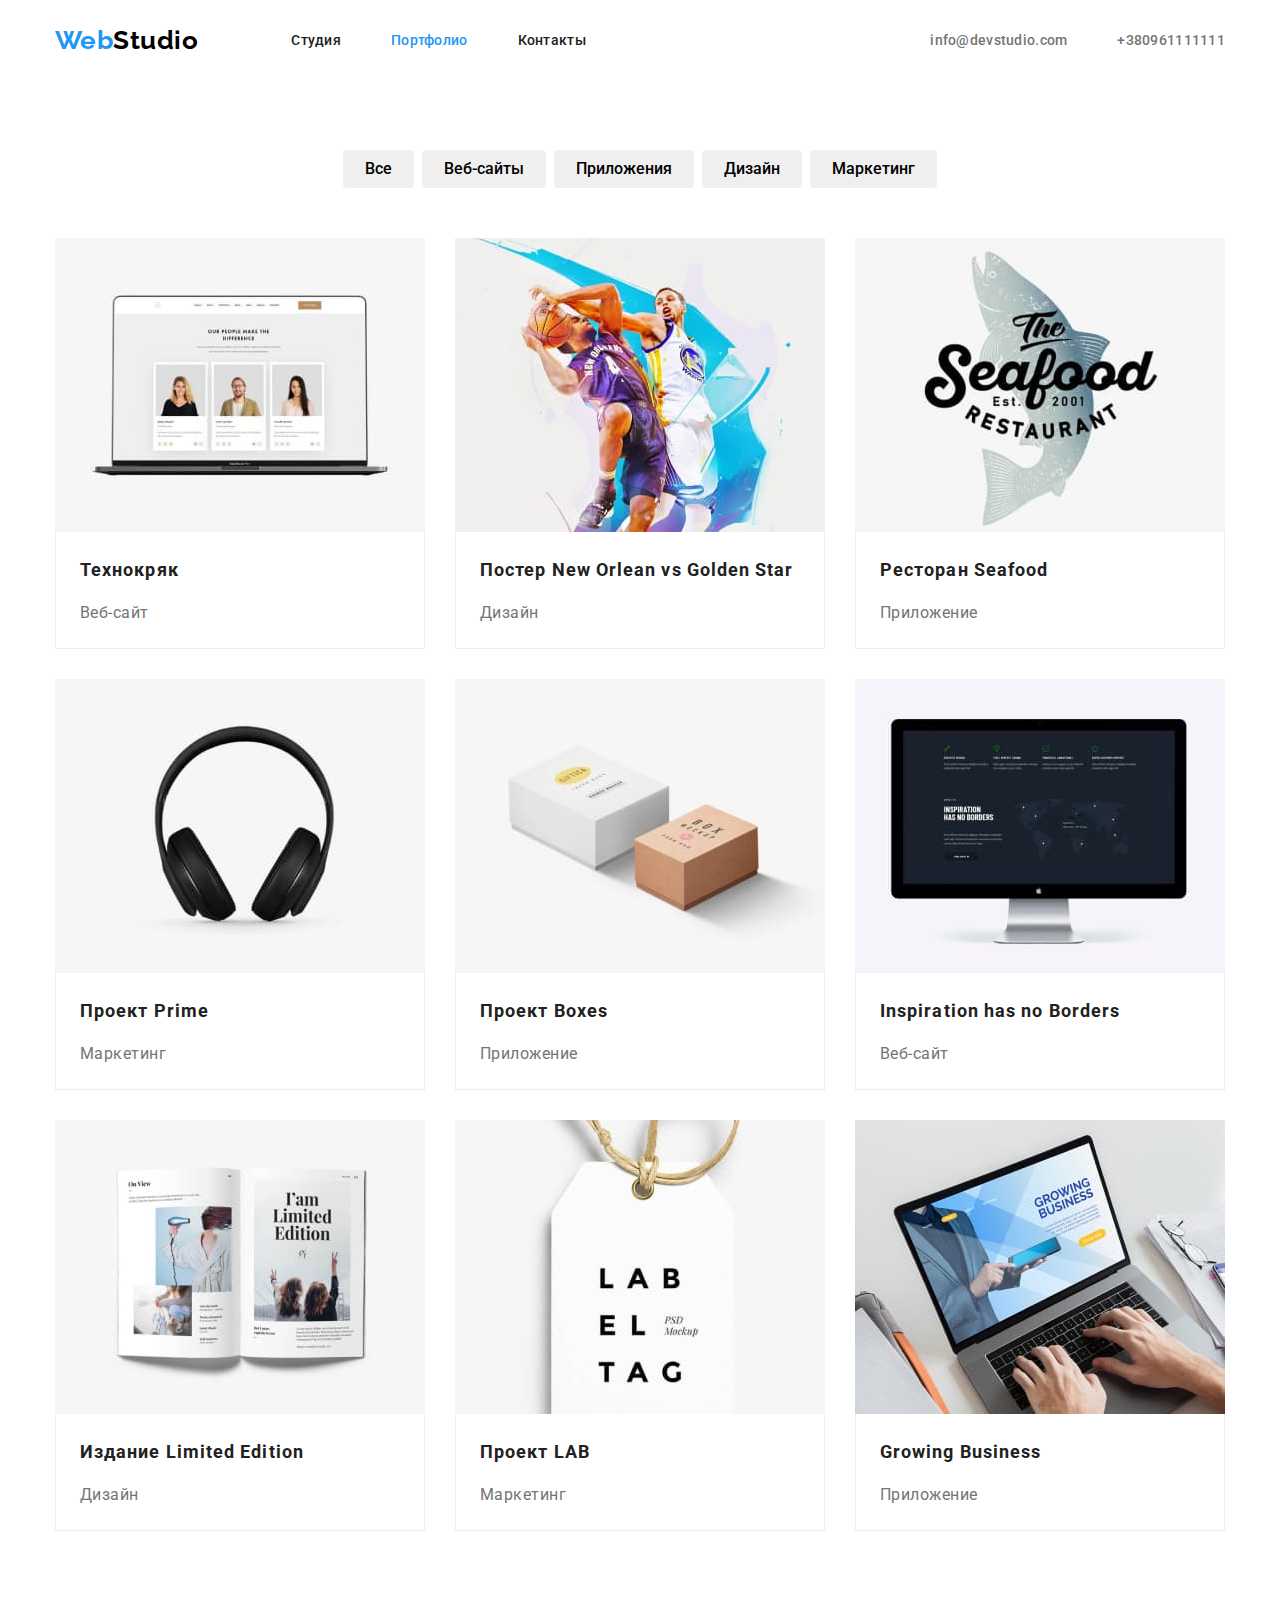
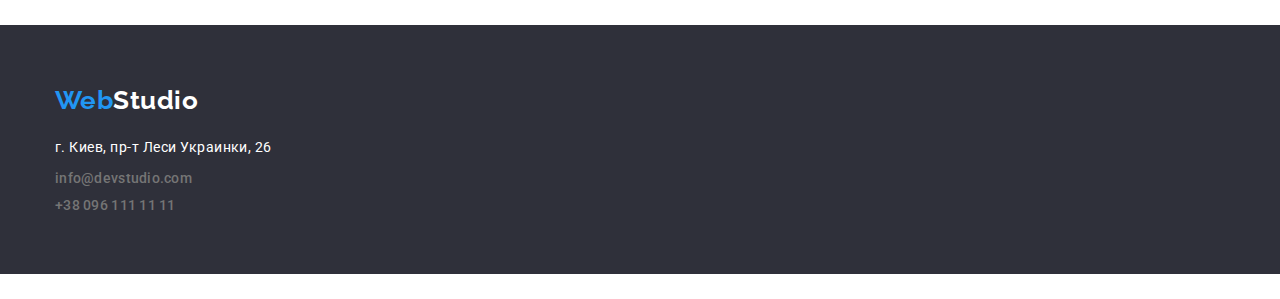
==== portfolio.html @ f9cfc9ba "Делает новый репозиторий" ====
<!DOCTYPE html>
<html lang="ru">
<head>
    <meta charset="UTF-8">
    <meta http-equiv="X-UA-Compatible" content="IE=edge">
    <meta name="viewport" content="width=device-width, initial-scale=1.0">
    <title>Document</title>
    <link rel="preconnect" href="https://fonts.gstatic.com">
    <link href="https://fonts.googleapis.com/css2?family=Raleway:wght@700&family=Roboto:wght@400;500;700;900&display=swap" rel="stylesheet">
    <link rel="stylesheet" href="https://cdnjs.cloudflare.com/ajax/libs/modern-normalize/1.0.0/modern-normalize.min.css">
    <link rel="stylesheet" href="./css/styles.css">
</head  >
<body>
    <!-- Шапка профиля -->
    <header class="header">
        <div class="container header-container">
            <nav class="navigation">
                <a class="logo underline" href="./index.html"> Web<span class="black-logo">Studio</span></a>
                <ul class="list menu">
                    <li class="menu-item">
                        <a class="nav-link underline " href="./index.html">Студия</a>
                    </li>
                    <li class="menu-item">
                        <a class="nav-link underline current" href="./portfolio.html">Портфолио</a>
                    </li>
                    <li class="menu-item">
                        <a class="nav-link underline " href="">Контакты</a>
                    </li>
                </ul>
            </nav>
            <!-- Адрес -->
            <ul class="list social">
                <li class="menu-item">
                    <a class="social-links underline" href="mailto:info@devstudio.com">info@devstudio.com</a></li>
                <li class="menu-item">
                    <a class="social-links underline" href="tel:+380961111111">+380961111111</a></li>
            </ul>
        </div>
    </hea   der>
     <!-- Кнопки -->
<main>
    <section class="section">
<div class="container">
    <ul class="list list-button-list">
        <li class="button-title">
            <button class="button-list" type="button">Все</button>
        </li>
        <li class="button-title">
            <button class="button-list" type="button">Веб-сайты</button>
        </li>
        <li class="button-title">
            <button class="button-list" type="button">Приложения</button>
        </li>
        <li class="button-title">
            <button class="button-list" type="button">Дизайн</button>
        </li>
        <li class="button-title">
            <button class="button-list" type="button">Маркетинг</button>
        </li>
    </ul>

    <!-- Портфолио -->
    <h2 class="visually-hidden">Портфолио</h2>
    <ul class="list card-set">
        
    <li class="card">
         <a class="link-img underline" href="">
         <img src="./images2/img1.jpg" alt="Технокряк" width="370">
             <div class="card-list">
            <h3 class="title-list-card">Технокряк</h3>
         <p class="text-list">Веб-сайт</p>
          </div>
     </a>
    </li>

    <li  class="card">
        <a class="link-img underline" href="">
        <img src="./images2/img2.jpg" alt="Картинка баскетболистов" width="370">
        <div class="card-list">
            <h3 class="title-list-card">Постер New Orlean vs Golden Star</h3>
        <p class="text-list">Дизайн</p>
        </div>
    </a>
    </li>

    <li  class="card">
        <a class="link-img underline" href="">
        <img src="./images2/img3.jpg" alt="Ресторан Seafood" width="370">
       <div class="card-list">
        <h3 class="title-list-card">Ресторан Seafood</h3>
        <p class="text-list">Приложение</p>
       </div>
    </a>
    </li>

    <li class="card">
        <a class="link-img underline" href="">
        <img src="./images2/img4.jpg" alt="Наушники" width="370">
       <div class="card-list">
        <h3 class="title-list-card">Проект Prime</h3>
        <p class="text-list">Маркетинг</p>
       </div>
    </a>
    </li>

    <li class="card">
        <a class="link-img underline" href="">
        <img src="./images2/img5.jpg" alt="Проект Boxes" width="370">
       <div class="card-list">
        <h3 class="title-list-card">Проект Boxes</h3>
        <p class="text-list">Приложение</p>
       </div>
    </a>
    </li>

    <li class="card">
        <a class="link-img underline" href="">
            <img src="./images2/img6.jpg" alt="Монитор компьютера">
            <div class="card-list">
                <h3 class="title-list-card" lang="en">Inspiration has no Borders</h3>
            <p class="text-list">Веб-сайт</p>
            </div>
        </a>
    </li>

    <li class="card">
        <a class="link-img underline" href="">
            <img src="./images2/img7.jpg" alt="Книга">
        <div class="card-list">
            <h3 class="title-list-card">Издание Limited Edition</h3>
        <p class="text-list">Дизайн</p>
        </div>
        </a>
    </li>

    <li class="card">
        <a class="link-img underline" href="">
            <img src="./images2/img8.jpg" alt="Проект LAB">
       <div class="card-list">
        <h3 class="title-list-card">Проект LAB</h3>
        <p class="text-list">Маркетинг</p>
       </div>
        </a>
    </li>

    <li class="card">
        <a class="link-img underline" href="">
            <img src="./images2/img9.jpg" alt="Человек печатает на ноутбуке">
        <div class="card-list">
            <h3 class="title-list-card" lang="en">Growing Business</h3>
        <p class="text-list">Приложение</p>
        </div>
        </a>
    </li>

    </ul>
</section>
</main>
    <!-- Футер -->
    <footer class="page-footer">
        <div class="container">
         <a class="logo-footer underline" href="./index.html"> Web<span class="white-logo">Studio</span></a>
         <address class="address">
             <ul class="list address-link-footer">
                 <li class="list-item-list">
                     <a class="address-link  underline" href="https://goo.gl/maps/HCuwmD3rSAXzaj4Q9"
                         target="_blank"
                         rel="noreferrer noopener">г. Киев, пр-т Леси Украинки, 26</a>
                 </li>
                 <li class="list-item-list">
                 <a class="social-links-footer underline" href="mailto:info@devstudio.com">info@devstudio.com</a> 
             </li>
             <li class="list-item-list">
                 <a class="social-links-footer underline" href="tel:+380961111111">+38 096 111 11 11</a>
             </li>
     </ul>
     </address>
        </div>
 </footer>
</body>
</html>
---- css/styles.css ----
:root {
    --title-color: #212121;
    --main-font: 'Roboto', sans-serif;
    --accent-color: #2196F3;
    --logo-text: #000000;
    --page-color:#ffffff;
    --text-color:#757575;
    --background-color:#2F303A;
    --lines-for-frame: #eeeeee ;
}

h1,
h2,
h3,
h4,
h5,
h6,
p {
  margin-top: 0;
  margin-bottom: 0;
}

ul,
ol {
  margin-top: 0;
  margin-bottom: 0;
  padding-left: 0;
}

img {
  display: block;
}

.underline{
    text-decoration: none;
        }
        
.list{
    list-style: none;
}

.section{
  padding-top: 94px;
  padding-bottom: 94px;
}
.section-heading{
  padding-bottom: 94px;
}

body{
    color:  var(--title-color);
    font-family: var(--main-font);
    letter-spacing: 0.03em;
}

.container{
    width: 1200px;
    padding-left: 15px;
    padding-right: 15px;
    margin-left: auto;
    margin-right: auto; 

 
  }
/* ЛОГОТИП */
.logo, .black-logo{
font-family: 'Raleway', sans-serif;
font-weight: 700;
font-size: 26px;
line-height: 1.20;
color: var(--accent-color);
}

.logo{
  margin-right: 93px;
  display: inline-block;
}

.black-logo{
    color: var(--logo-text) ;   
}
.white-logo{
    color: var(--page-color);
}

/* ============= COMPONENTS ============= */

.header-container {
    display: flex;
    align-items: center;
    justify-content: space-between;
  
  }

.navigation {
  display: flex;
    align-items: center;
  }

.menu {
    display: flex;
    align-items: center;
  }
  .menu-item:not(:last-child){
  margin-right: 50px;    
  }
  
  .header {
    padding-top: 25px;
    padding-bottom: 25px;
  }

.nav-link{
font-weight: 500;
font-size: 14px;
line-height: 1.14;
letter-spacing: 0.02em;
color: var(--title-color);  
}

.nav-link:hover,
.nav-link:focus{
color: var(--accent-color);
}

.current{
    color: var(--accent-color);
}

.social{
display: flex;

}

    /* КНОПКА  */
.button{
background: var(--accent-color);
font-family: inherit;
font-weight: 700;
font-size: 16px;
line-height: 1.87;
align-items: center;
text-align: center;
letter-spacing: 0.06em;
padding: 10px 32px;
color: var(--page-color);
border: none;
cursor: pointer;
display: flex;
margin: 0 auto;
border-radius: 4px;

}

.button:hover{
  background-color: #188ce8;
  box-shadow: 0px 4px 4px rgba(0, 0, 0, 0.15);
}
/* ГОЛОВНОЙ ЗАГОЛОВОК */
.section-background{
  background: var(--background-color);
  padding-top:200px;
  padding-bottom: 200px;  
}

.paragraph-text{
  font-size: 14px;
  line-height: 24px;
  color: var(--text-color);
  }

.main-title{
font-weight: 700;
font-size: 14px;
line-height: 1.14;
text-transform: uppercase;
color: var(--title-color);
}

.description{
 font-weight: 900;
font-size: 44px;
line-height: 60px;
letter-spacing: 0.06em;
text-transform: uppercase;
text-align: center;
color: var(--page-color);
margin-bottom: 30px;
}

.staff{
  background-color:  #F5F4FA;;
}

.heading{
font-weight: 700;
font-size: 36px;
line-height: 1.16;
text-align: center;
margin-bottom: 50px;
}

.text-work{
    font-size: 16px;
    line-height: 1.18;
    text-align: center;
    color: var(--text-color); 
}

.title{
font-weight: 700;
font-size: 14px;
line-height: 1.14;
margin-bottom: 10px;
text-transform: uppercase;
}

.text{
font-size: 14px;
line-height: 1.71;
color: var(--text-color);
}
.title-list-card{
  font-weight: 700;
font-size: 18px;
line-height: 2;
letter-spacing: 0.06em;
color: var(--title-color);
margin-bottom: 10px;
}

.title-list{
  font-weight: 500;
  font-size: 16px;
  line-height: 1.19;
  text-align: center;
  margin-bottom: 10px;
  color: var(--title-color);

}

.text-list{
font-size: 16px;
line-height: 1.87;
color: var(--text-color);
}

.list-staff{
display: flex;
margin-left: -30px;
margin-top: -30px;
}

.list-item-staff{
  flex-basis: calc((100% - 120px) / 4);
  margin-left: 30px;
  margin-top: 30px;
  background-color: var(--page-color);
}
.staff-list-content{
padding-top: 30px;
padding-bottom: 30px;
}

.item{
flex-basis: calc((100% - 90px) / 3);
margin-left: 30px;
margin-top: 30px;
}

.work-item{
display: flex;
margin-left: -30px;
  margin-top: -30px;
}

.features{
  display: flex;
  margin-left: -30px;
  margin-top: -30px;
}

.features-text{
margin-left: 30px;
margin-top: 30px;
}
                /* КНОПКА ПОРТФОЛИО */
              
.button-list{
  cursor: pointer;
  font-family: inherit;
  font-weight: 500;
  font-size: 16px;
  line-height: 1.62;
  text-align: center;
  padding: 6px 22px;
  border-radius: 4px;
  border-style: none;

  }
  .button-list:hover,
  .button-list:focus{
  background-color: var(--accent-color);
  color: var(--page-color);
  box-shadow: 0px 3px 1px rgba(0, 0, 0, 0.1), 0px 1px 2px rgba(0, 0, 0, 0.08), 0px 2px 2px rgba(0, 0, 0, 0.12);
  }

.list-button-list{
display: flex;
justify-content: center;
margin: 0 0 50px 0;
}
.button-title:not(:last-child){
  margin-right: 8px;
}
              /* КОНЕЦ КНОПКА ПОРТФОЛИО */

              /* ПОТФОЛИО КАРТОЧКИ */

.card-list{
padding: 20px 24px;
border-left: 1px solid  var(--lines-for-frame)  ;
border-bottom: 1px solid var(--lines-for-frame)  ;
border-right: 1px solid  var(--lines-for-frame) ;
}             
              
.card-set{
  display: flex;
  flex-wrap: wrap;

margin-left: -30px;
  margin-top: -30px;
}

.card{
  flex-basis: calc(100% / 3 - 30px);
  margin-left: 30px;
  margin-top: 30px;
}

/* КОНЕЦ ФОРТФОЛИО КАРТОЧКИ */

/* ФУТЕР */
.page-footer{
    background: var(--background-color);
    padding: 60px 15px;
    margin-bottom: 0;
 }

 .address{
   font-style: normal;
 }              

.list-item-list:not(:last-child){
  margin-bottom: 9px;
}
/* ЛОГОТИП ФУТЕР */

.logo-footer{
  font-family: 'Raleway', sans-serif;
  font-weight: 700;
  font-size: 26px;
  line-height: 1.19;
  color: var(--accent-color);
  margin-bottom: 20px;
  display: inline-block;
}

.white-logo{
  color: var(--page-color);
}

/* КОНЕЦ ЛОГОТИПА */
.address-link{
  font-size: 14px;
  line-height: 1.71;
  color: var(--page-color);    
  
}
.address-link:hover,
.address-link:focus{
  color: var(--accent-color);
}

.social-links{
  font-weight: 500;
  font-size: 14px;
  line-height: 1.14;
  letter-spacing: 0.02em;
  color: var(--text-color);
} 

  .social-links:hover,
  .social-links:focus{
  color: var(--accent-color);
  }

.social-links-footer{
  font-weight: 500;
  font-size: 14px;
  line-height: 1.14;
  letter-spacing: 0.02em;
  color: var(--text-color);
}

.social-links-footer:hover,
.social-links-footer:focus{
  color: var(--accent-color);
}
  /* КОНЕЦ ФУТЕРА */
  
  .visually-hidden {
    position: absolute;
    width: 1px;
    height: 1px;
    margin: -1px;
    border: 0;
    padding: 0;
    
    white-space: nowrap;
    clip-path: inset(100%);
    clip: rect(0 0 0 0);
    overflow: hidden;
  }
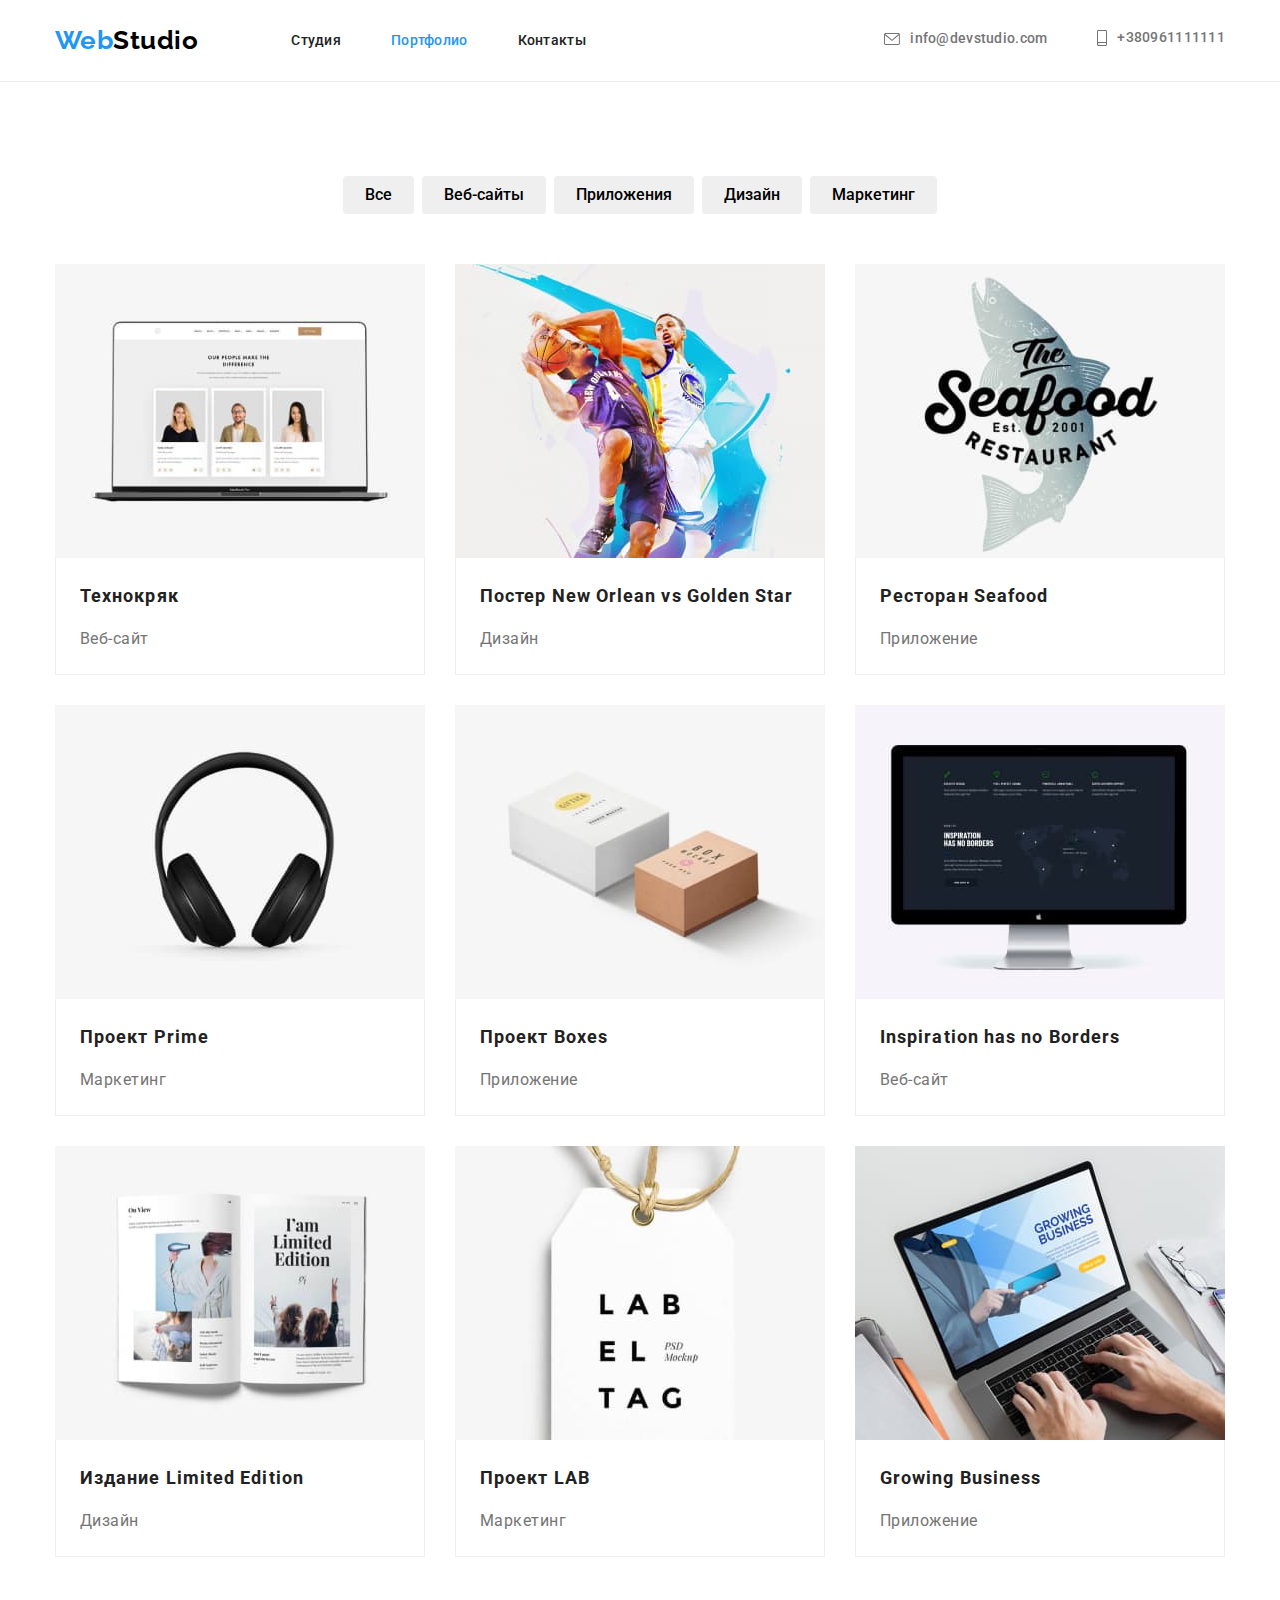
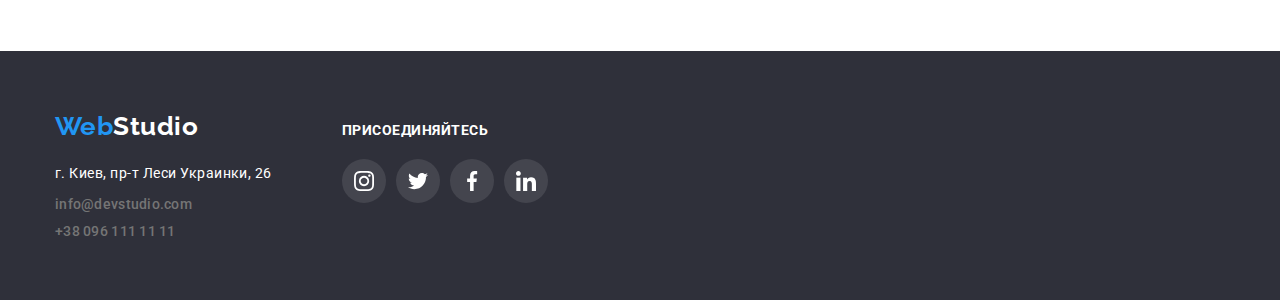
==== commit 09747063: "доделывает стиили" ====
--- a/portfolio.html
+++ b/portfolio.html
@@ -31,12 +31,24 @@
             <!-- Адрес -->
             <ul class="list social">
                 <li class="menu-item">
-                    <a class="social-links underline" href="mailto:info@devstudio.com">info@devstudio.com</a></li>
+                    <a class="social-links underline" href="mailto:info@devstudio.com">
+                        <svg class="icon-header"  width="16px" height="12px">
+                           <use href="./images/symbol.svg#icon-envelope"> </use>
+                       </svg>
+                       info@devstudio.com
+                   </a>
+                </li>
                 <li class="menu-item">
-                    <a class="social-links underline" href="tel:+380961111111">+380961111111</a></li>
+                    <a class="social-links underline" href="tel:+380961111111">
+                        <svg class="icon-header" width="10px" height="16px">
+                        <use href="./images/symbol.svg#icon-smartphone"></use>
+                    </svg>  
+                    +380961111111
+                    </a>
+                </li>
             </ul>
         </div>
-    </hea   der>
+    </header>
      <!-- Кнопки -->
 <main>
     <section class="section">
@@ -112,7 +124,7 @@
        </div>
     </a>
     </li>
-
+    
     <li class="card">
         <a class="link-img underline" href="">
             <img src="./images2/img6.jpg" alt="Монитор компьютера">
@@ -158,7 +170,8 @@
 </main>
     <!-- Футер -->
     <footer class="page-footer">
-        <div class="container">
+        <div class="general-container container ">
+            <div class="footer-container">
          <a class="logo-footer underline" href="./index.html"> Web<span class="white-logo">Studio</span></a>
          <address class="address">
              <ul class="list address-link-footer">
@@ -174,8 +187,42 @@
                  <a class="social-links-footer underline" href="tel:+380961111111">+38 096 111 11 11</a>
              </li>
      </ul>
+
      </address>
         </div>
- </footer>
+        <div class="social-footer">
+         <p class="social-foorer-title">Присоединяйтесь</p>
+         <ul class="social-foorer-list list">
+             <li class="social-footer-icon">
+                 <a class="social-footer-link" href="https://www.instagram.com/" 
+                 target="_blank"
+                 rel="noreferrer noopener"></a>
+                 <svg class="footer-icon"width="20px" height="20px">
+                     <use href="./images/symbol.svg#icon-instagram"></use>
+                 </svg>
+             </li>
+             <li class="social-footer-icon">
+                 <a class="social-footer-link" href=""></a>
+                 <svg class="footer-icon" width="20px" height="20px">
+                     <use href="./images/symbol.svg#icon-twitter" ></use>
+                 </svg>
+             </li>
+             <li class="social-footer-icon">
+                 <a class="social-footer-link" href="link-icon"></a>
+                 <svg class="footer-icon" width="20px" height="20px">
+                     <use href="./images/symbol.svg#icon-facebook"></use>
+                 </svg>
+             </li>
+             <li class="social-footer-icon">
+                 <a class="social-footer-link" href="link-icon"></a>
+                 <svg class="footer-icon" width="20px" height="20px">
+                     <use href="./images/symbol.svg#icon-linkedin"></use>
+                 </svg>
+             </li>
+         </ul>
+        </div>
+     </div>
+
+     </footer>
 </body>
 </html>--- a/css/styles.css
+++ b/css/styles.css
@@ -108,6 +108,7 @@
   .header {
     padding-top: 25px;
     padding-bottom: 25px;
+    border-bottom: 1px solid #ECECEC;
   }
 
 .nav-link{
@@ -129,6 +130,8 @@
 
 .social{
 display: flex;
+align-items: center;
+margin-left: auto;
 
 }
 
@@ -152,6 +155,7 @@
 
 }
 
+
 .button:hover{
   background-color: #188ce8;
   box-shadow: 0px 4px 4px rgba(0, 0, 0, 0.15);
@@ -161,7 +165,23 @@
   background: var(--background-color);
   padding-top:200px;
   padding-bottom: 200px;  
-}
+  background-image: linear-gradient(
+  rgba(47, 48, 58, 0.4),
+  rgba(47, 48, 58, 0.4)), 
+  url("..//images2/bg.jpg");
+  background-size: cover;
+  background-repeat: no-repeat;
+ max-width: 1600px;
+  height: 600px;
+  margin-left: auto;
+  margin-right: auto
+ 
+}
+
+.background-images{
+  dddddd
+}
+
 
 .paragraph-text{
   font-size: 14px;
@@ -205,6 +225,7 @@
     line-height: 1.18;
     text-align: center;
     color: var(--text-color); 
+    margin-bottom: 16px;
 }
 
 .title{
@@ -238,7 +259,6 @@
   color: var(--title-color);
 
 }
-
 .text-list{
 font-size: 16px;
 line-height: 1.87;
@@ -256,10 +276,13 @@
   margin-left: 30px;
   margin-top: 30px;
   background-color: var(--page-color);
+  filter: drop-shadow(0px 4px 4px rgba(0, 0, 0, 0.25));
 }
 .staff-list-content{
 padding-top: 30px;
 padding-bottom: 30px;
+ margin-left: 35px;
+margin-right: 35px;
 }
 
 .item{
@@ -388,7 +411,19 @@
   line-height: 1.14;
   letter-spacing: 0.02em;
   color: var(--text-color);
+  align-items: center;
+  display: inline-flex; 
+  
 } 
+
+.social-links:hover .icon-header,
+.social-links:focus .icon-header{
+  fill: var(--accent-color);
+}
+.icon-header{
+  margin-right: 10px;
+fill: #757575;;
+}
 
   .social-links:hover,
   .social-links:focus{
@@ -421,4 +456,150 @@
     clip-path: inset(100%);
     clip: rect(0 0 0 0);
     overflow: hidden;
-  }+  }
+
+.social-list{
+  display: flex;
+justify-content: space-between;
+}
+
+.social-list-link:hover,
+.social-list-link:focus{
+  background-color: var(--accent-color);
+}
+
+.social-list-link{
+display: flex;
+justify-content: center;
+align-items: center;
+width: 44px;
+height: 44px;
+background-color: transparent;
+border-radius: 50%;
+
+
+}
+
+.social-list-link:hover .social-list-icon,
+.social-list-link:focus .social-list-icon {
+fill: var(--page-color);
+}
+
+
+.social-list-icon{
+width: 20px;
+height: 20px;
+fill: #AFB1B8;
+}
+
+.icon-bd{
+  height: 120px;
+  border-radius: 4px;
+  margin-bottom: 30px;
+  background-color: #F5F4FA;
+  display: flex;
+  justify-content: center;
+  align-items: center;
+}
+
+.icon{
+  width: 70px;
+  height: 70px;
+}
+
+
+.client{
+font-weight: 700;
+font-size: 36px;
+line-height: 1.16;
+text-align: center;
+margin-bottom: 50px;
+}
+
+.section-client{
+padding-bottom: 94px;
+padding-top: 94px;
+}
+
+.icon-client{
+justify-content: center;
+display: flex;
+}
+
+.client-list{
+  margin-right: 30px;
+}
+
+.icon-link{
+  display: flex;
+  justify-content: center;
+    align-items: center;
+    width: 170px;
+    height: 92px;
+    border-radius: 4px;
+    border: 1px solid #afb1b8;
+    fill: #afb1b8;
+}
+
+
+.client-list:hover .icon-link, 
+.client-list:focus .icon-link{
+  fill: var(--accent-color);
+}
+
+.icon-link:hover,
+.icon-link:focus{
+  border: 1px solid #2196F3;
+}
+
+.social-footer-icon{
+  display: flex;
+  justify-content: center;
+  align-items: center;
+  width: 44px;
+  height: 44px;
+  background-color: rgba(255, 255, 255, 0.1);
+  border-radius: 50%;
+  
+}
+
+.social-footer-icon:hover,
+.social-footer-icon:focus{
+background-color: var(--accent-color);
+}
+
+.social-foorer-list{
+  display: flex;
+  justify-content: space-between;
+  
+}
+
+.social-foorer-title{
+  font-weight: 700;
+  font-size: 14px;
+  line-height: 1.14;
+  text-transform: uppercase;
+  color: var(--page-color);
+  margin-bottom: 20px;
+}
+
+
+.general-container{
+  display: flex;
+  align-items: baseline;
+}
+
+
+.social-footer{
+  display: block;
+  width: 206px;
+  /* height: 80px; */
+  margin-left: 70px;
+}
+
+.footer-icon{
+fill: var(--page-color);
+
+https://www.facebook.com/
+
+https://www.linkedin.com/